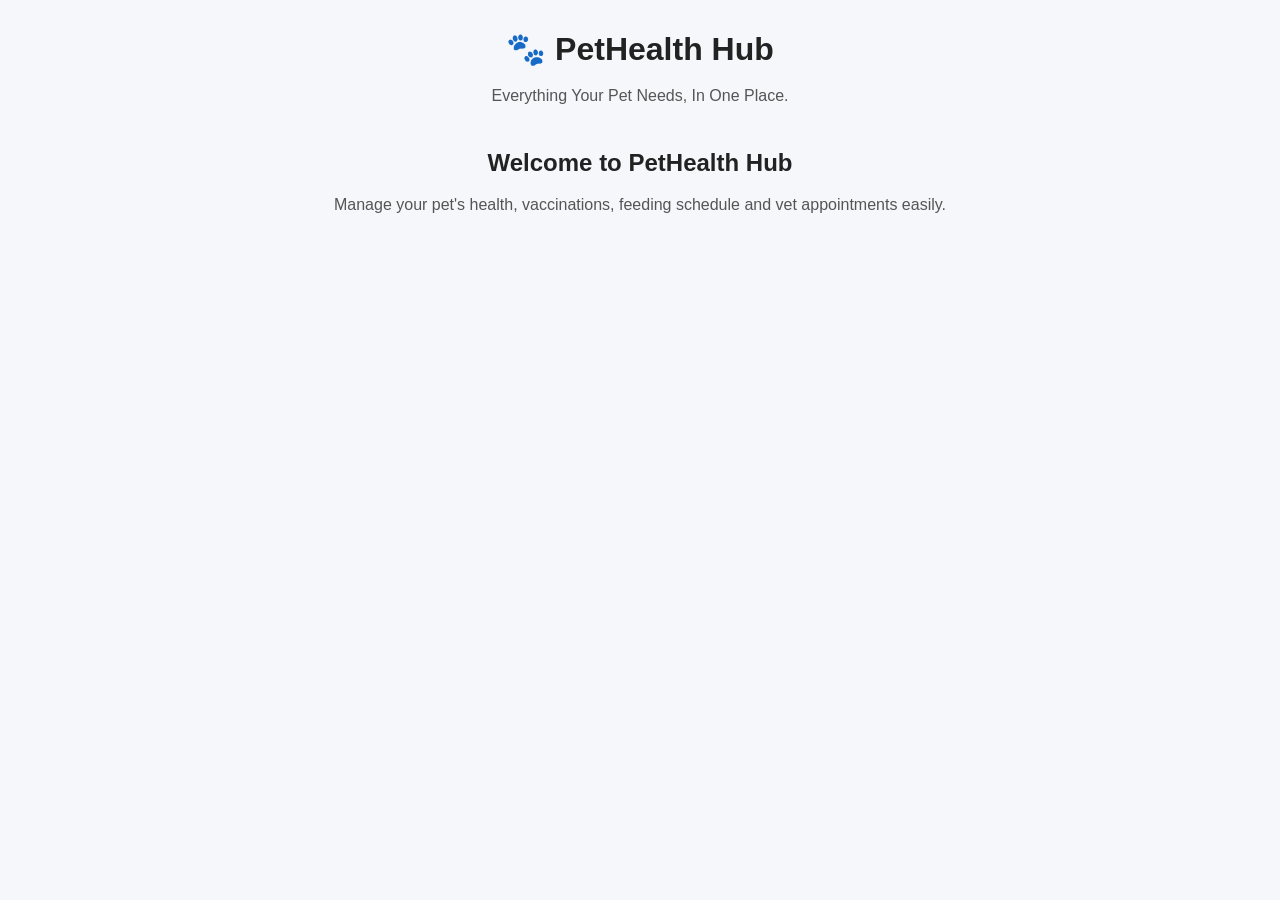
==== index.html @ f7f8a573 "Update index.html" ====
<!DOCTYPE html>
<html lang="en">
<head>
    <meta charset="UTF-8">
    <meta name="viewport" content="width=device-width, initial-scale=1.0">
    <title>PetHealth Hub</title>
    <link rel="stylesheet" href="style.css">
</head>

<body>

    <h1>🐾 PetHealth Hub</h1>

    <p>Everything Your Pet Needs, In One Place.</p>

    <h2>Welcome to PetHealth Hub</h2>

    <p>Manage your pet's health, vaccinations, feeding schedule and vet appointments easily.</p>

</body>
</html>
---- style.css ----
* {
    margin: 0;
    padding: 0;
    box-sizing: border-box;
}

body {
    font-family: Arial, sans-serif;
    background: #f5f7fb;
    color: #222;
    text-align: center;
    padding: 30px 20px;
}

h1 {
    font-size: 32px;
    margin-bottom: 15px;
}

h2 {
    margin-top: 40px;
    margin-bottom: 15px;
}

p {
    line-height: 1.6;
    color: #555;
}
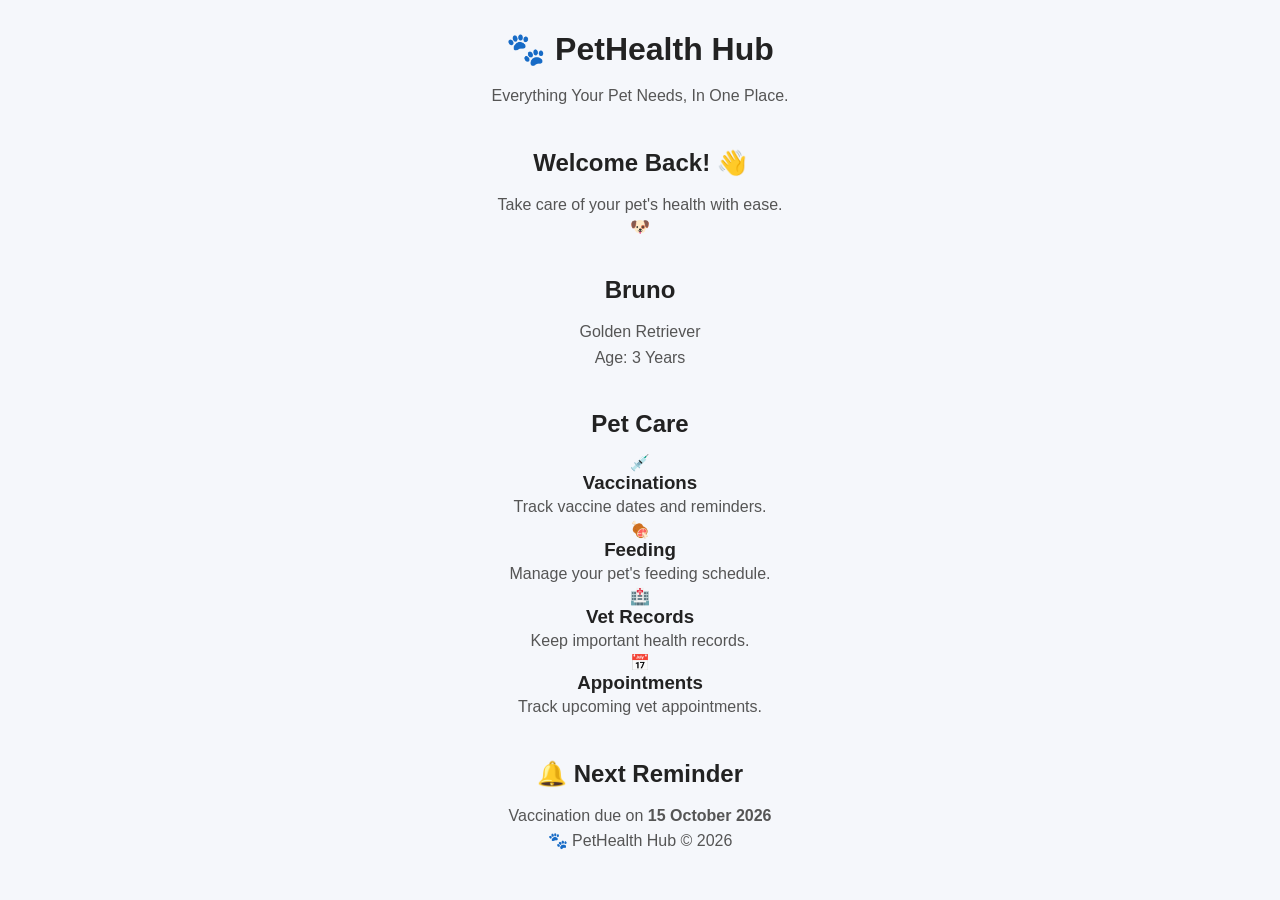
==== commit efeaf277: "Update index.html" ====
--- a/index.html
+++ b/index.html
@@ -3,19 +3,76 @@
 <head>
     <meta charset="UTF-8">
     <meta name="viewport" content="width=device-width, initial-scale=1.0">
+
     <title>PetHealth Hub</title>
+
     <link rel="stylesheet" href="style.css">
 </head>
 
 <body>
 
-    <h1>🐾 PetHealth Hub</h1>
+    <header>
+        <h1>🐾 PetHealth Hub</h1>
+        <p>Everything Your Pet Needs, In One Place.</p>
+    </header>
 
-    <p>Everything Your Pet Needs, In One Place.</p>
+    <main>
 
-    <h2>Welcome to PetHealth Hub</h2>
+        <section class="welcome">
+            <h2>Welcome Back! 👋</h2>
+            <p>Take care of your pet's health with ease.</p>
+        </section>
 
-    <p>Manage your pet's health, vaccinations, feeding schedule and vet appointments easily.</p>
+        <section class="pet-card">
+            <div class="pet-icon">🐶</div>
+
+            <div>
+                <h2>Bruno</h2>
+                <p>Golden Retriever</p>
+                <p>Age: 3 Years</p>
+            </div>
+        </section>
+
+        <h2 class="section-title">Pet Care</h2>
+
+        <section class="features">
+
+            <div class="feature-card">
+                <div class="icon">💉</div>
+                <h3>Vaccinations</h3>
+                <p>Track vaccine dates and reminders.</p>
+            </div>
+
+            <div class="feature-card">
+                <div class="icon">🍖</div>
+                <h3>Feeding</h3>
+                <p>Manage your pet's feeding schedule.</p>
+            </div>
+
+            <div class="feature-card">
+                <div class="icon">🏥</div>
+                <h3>Vet Records</h3>
+                <p>Keep important health records.</p>
+            </div>
+
+            <div class="feature-card">
+                <div class="icon">📅</div>
+                <h3>Appointments</h3>
+                <p>Track upcoming vet appointments.</p>
+            </div>
+
+        </section>
+
+        <section class="reminder">
+            <h2>🔔 Next Reminder</h2>
+            <p>Vaccination due on <strong>15 October 2026</strong></p>
+        </section>
+
+    </main>
+
+    <footer>
+        <p>🐾 PetHealth Hub © 2026</p>
+    </footer>
 
 </body>
 </html>
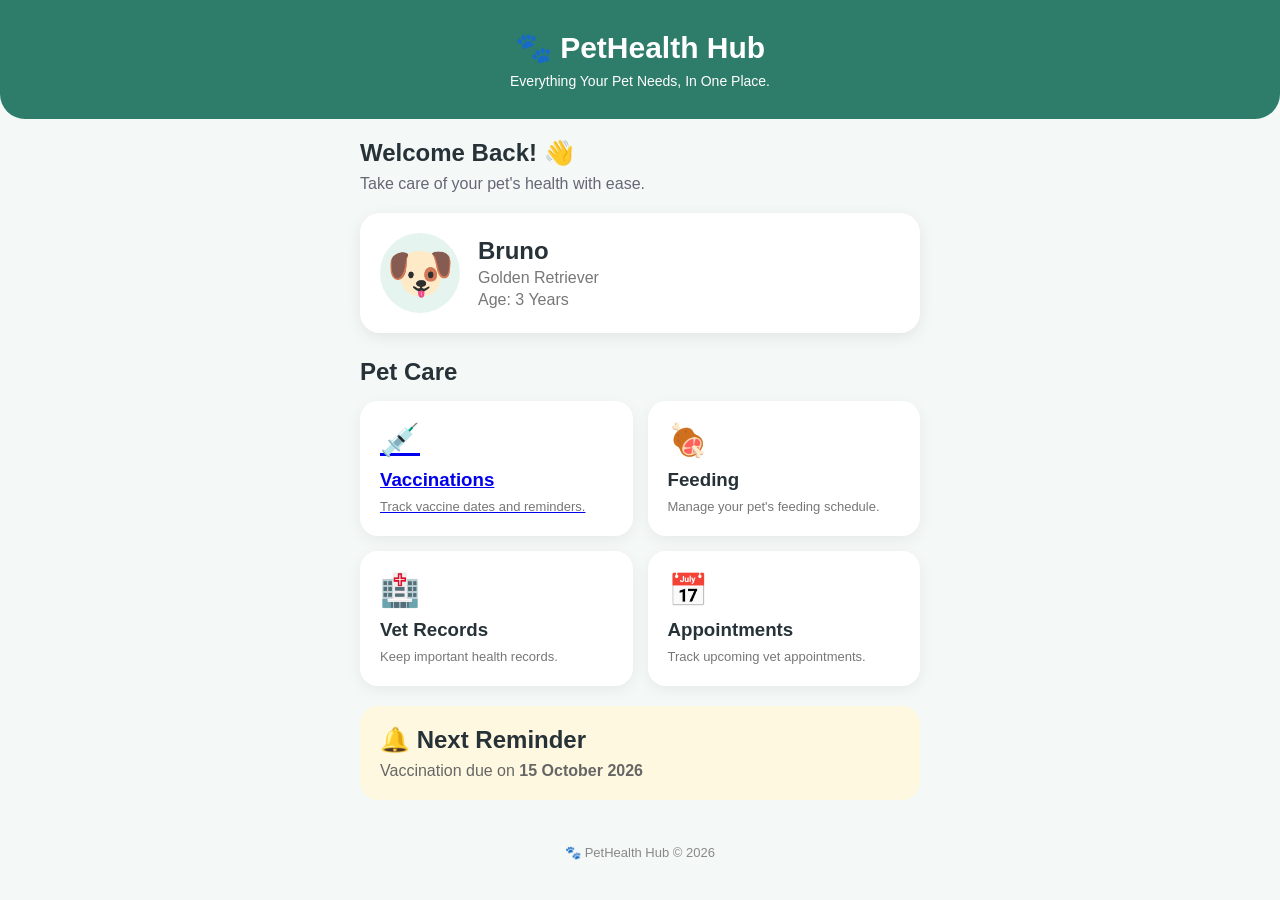
==== commit a620e0de: "Update index.html" ====
--- a/index.html
+++ b/index.html
@@ -37,11 +37,13 @@
 
         <section class="features">
 
-            <div class="feature-card">
-                <div class="icon">💉</div>
-                <h3>Vaccinations</h3>
-                <p>Track vaccine dates and reminders.</p>
-            </div>
+            <a href="vaccinations.html" class="feature-link">
+    <div class="feature-card">
+        <div class="icon">💉</div>
+        <h3>Vaccinations</h3>
+        <p>Track vaccine dates and reminders.</p>
+    </div>
+            </a>
 
             <div class="feature-card">
                 <div class="icon">🍖</div>
--- a/style.css
+++ b/style.css
@@ -6,23 +6,128 @@
 
 body {
     font-family: Arial, sans-serif;
-    background: #f5f7fb;
-    color: #222;
-    text-align: center;
-    padding: 30px 20px;
+    background: #f4f8f6;
+    color: #263238;
+    padding-bottom: 30px;
 }
 
-h1 {
-    font-size: 32px;
-    margin-bottom: 15px;
+header {
+    background: #2e7d6b;
+    color: white;
+    padding: 30px 20px;
+    text-align: center;
+    border-radius: 0 0 25px 25px;
 }
 
-h2 {
-    margin-top: 40px;
-    margin-bottom: 15px;
+header h1 {
+    font-size: 30px;
+    margin-bottom: 8px;
 }
 
-p {
-    line-height: 1.6;
-    color: #555;
+header p {
+    font-size: 14px;
 }
+
+main {
+    max-width: 600px;
+    margin: auto;
+    padding: 20px;
+}
+
+.welcome {
+    margin-bottom: 20px;
+}
+
+.welcome h2 {
+    margin-bottom: 8px;
+}
+
+.welcome p {
+    color: #667;
+}
+
+.pet-card {
+    background: white;
+    padding: 20px;
+    border-radius: 20px;
+    display: flex;
+    align-items: center;
+    gap: 18px;
+    box-shadow: 0 4px 15px rgba(0,0,0,0.08);
+}
+
+.pet-icon {
+    font-size: 55px;
+    background: #e5f4ef;
+    width: 80px;
+    height: 80px;
+    border-radius: 50%;
+    display: flex;
+    align-items: center;
+    justify-content: center;
+}
+
+.pet-card p {
+    color: #777;
+    margin-top: 4px;
+}
+
+.section-title {
+    margin: 25px 0 15px;
+}
+
+.features {
+    display: grid;
+    grid-template-columns: 1fr 1fr;
+    gap: 15px;
+}
+
+.feature-card {
+    background: white;
+    padding: 20px;
+    border-radius: 18px;
+    box-shadow: 0 4px 15px rgba(0,0,0,0.06);
+}
+
+.feature-card .icon {
+    font-size: 32px;
+    margin-bottom: 10px;
+}
+
+.feature-card h3 {
+    margin-bottom: 7px;
+}
+
+.feature-card p {
+    font-size: 13px;
+    color: #777;
+    line-height: 1.4;
+}
+
+.reminder {
+    margin-top: 20px;
+    background: #fff8e1;
+    padding: 20px;
+    border-radius: 18px;
+}
+
+.reminder h2 {
+    margin-bottom: 8px;
+}
+
+.reminder p {
+    color: #666;
+}
+
+footer {
+    text-align: center;
+    margin-top: 25px;
+    color: #888;
+    font-size: 13px;
+}
+
+@media (max-width: 400px) {
+    .features {
+        grid-template-columns: 1fr;
+    }
+}
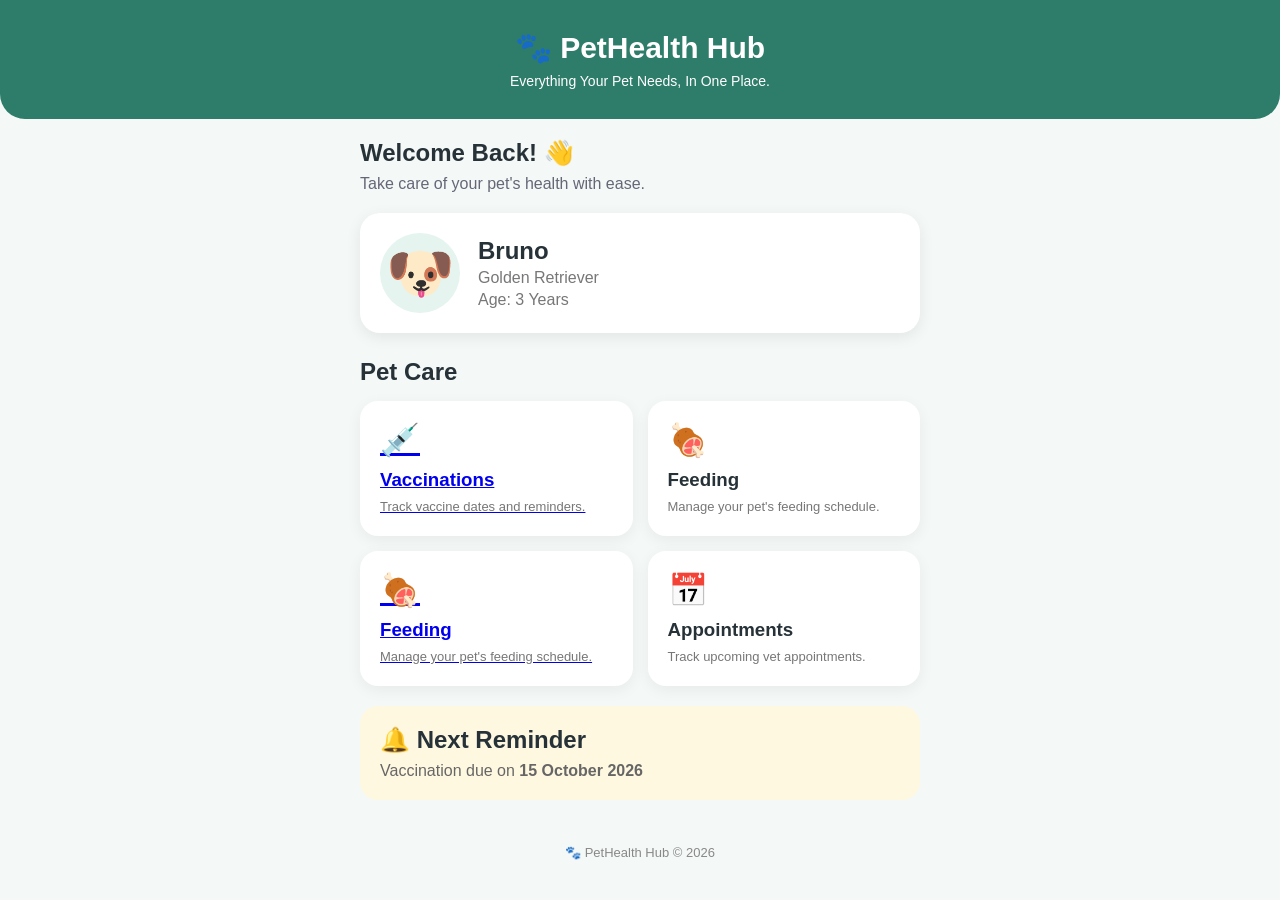
==== commit 3b4827b3: "Update index.html" ====
--- a/index.html
+++ b/index.html
@@ -51,11 +51,13 @@
                 <p>Manage your pet's feeding schedule.</p>
             </div>
 
-            <div class="feature-card">
-                <div class="icon">🏥</div>
-                <h3>Vet Records</h3>
-                <p>Keep important health records.</p>
-            </div>
+            <a href="feeding.html" class="feature-link">
+    <div class="feature-card">
+        <div class="icon">🍖</div>
+        <h3>Feeding</h3>
+        <p>Manage your pet's feeding schedule.</p>
+    </div>
+</a>
 
             <div class="feature-card">
                 <div class="icon">📅</div>
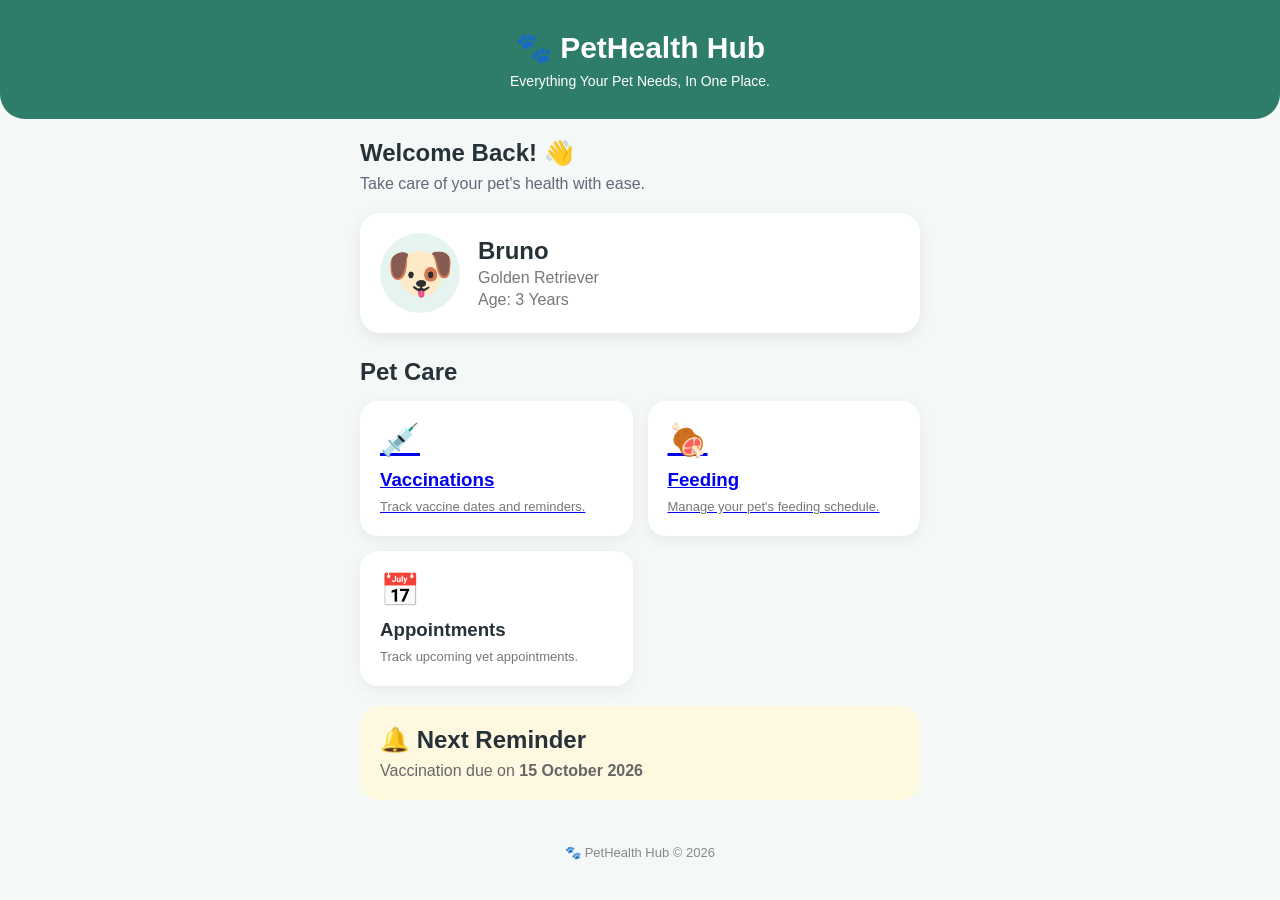
==== commit dbabbd2a: "Update index.html" ====
--- a/index.html
+++ b/index.html
@@ -45,12 +45,7 @@
     </div>
             </a>
 
-            <div class="feature-card">
-                <div class="icon">🍖</div>
-                <h3>Feeding</h3>
-                <p>Manage your pet's feeding schedule.</p>
-            </div>
-
+            
             <a href="feeding.html" class="feature-link">
     <div class="feature-card">
         <div class="icon">🍖</div>
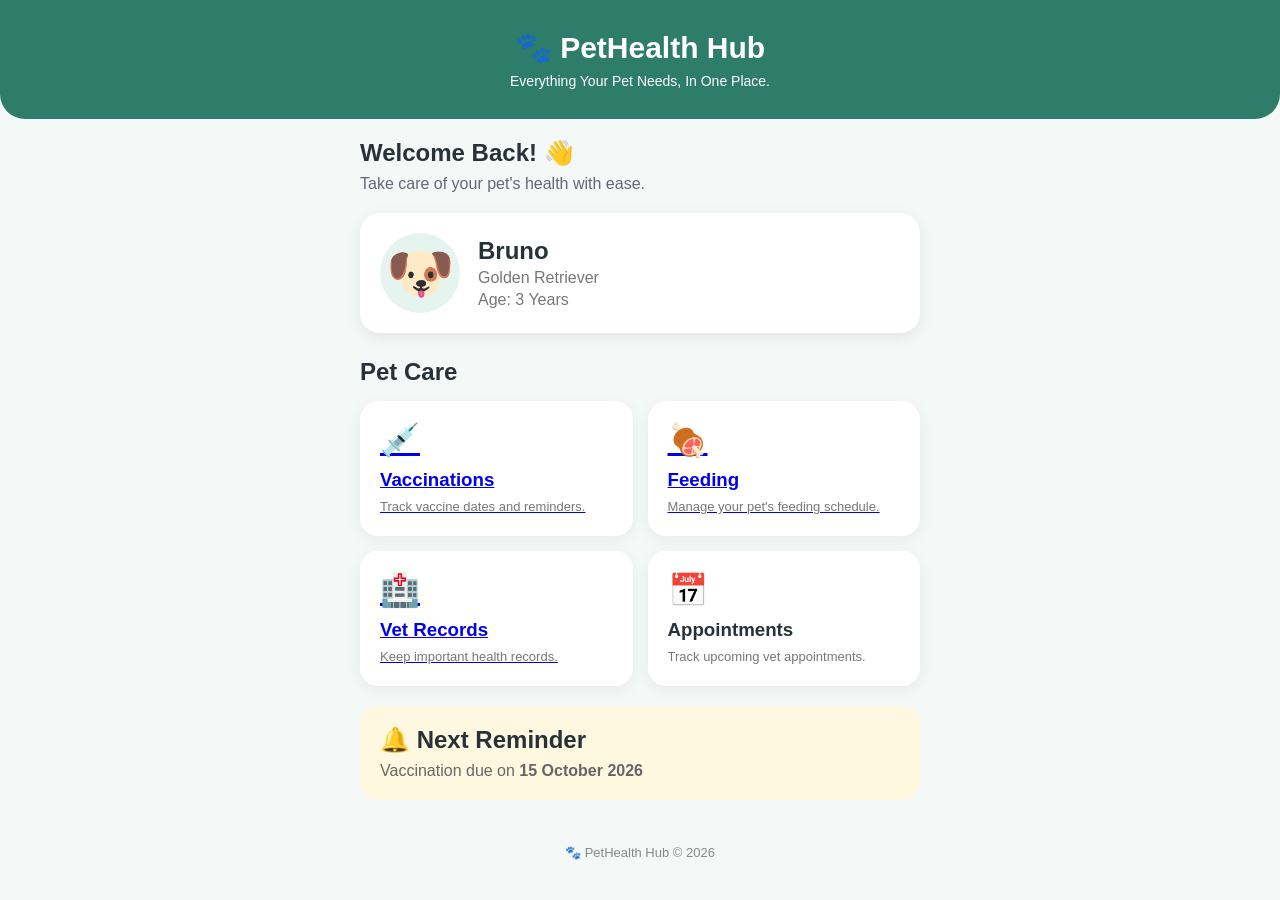
==== commit cf719519: "Update index.html" ====
--- a/index.html
+++ b/index.html
@@ -53,7 +53,13 @@
         <p>Manage your pet's feeding schedule.</p>
     </div>
 </a>
-
+<a href="vet-records.html" class="feature-link">
+    <div class="feature-card">
+        <div class="icon">🏥</div>
+        <h3>Vet Records</h3>
+        <p>Keep important health records.</p>
+    </div>
+</a>
             <div class="feature-card">
                 <div class="icon">📅</div>
                 <h3>Appointments</h3>
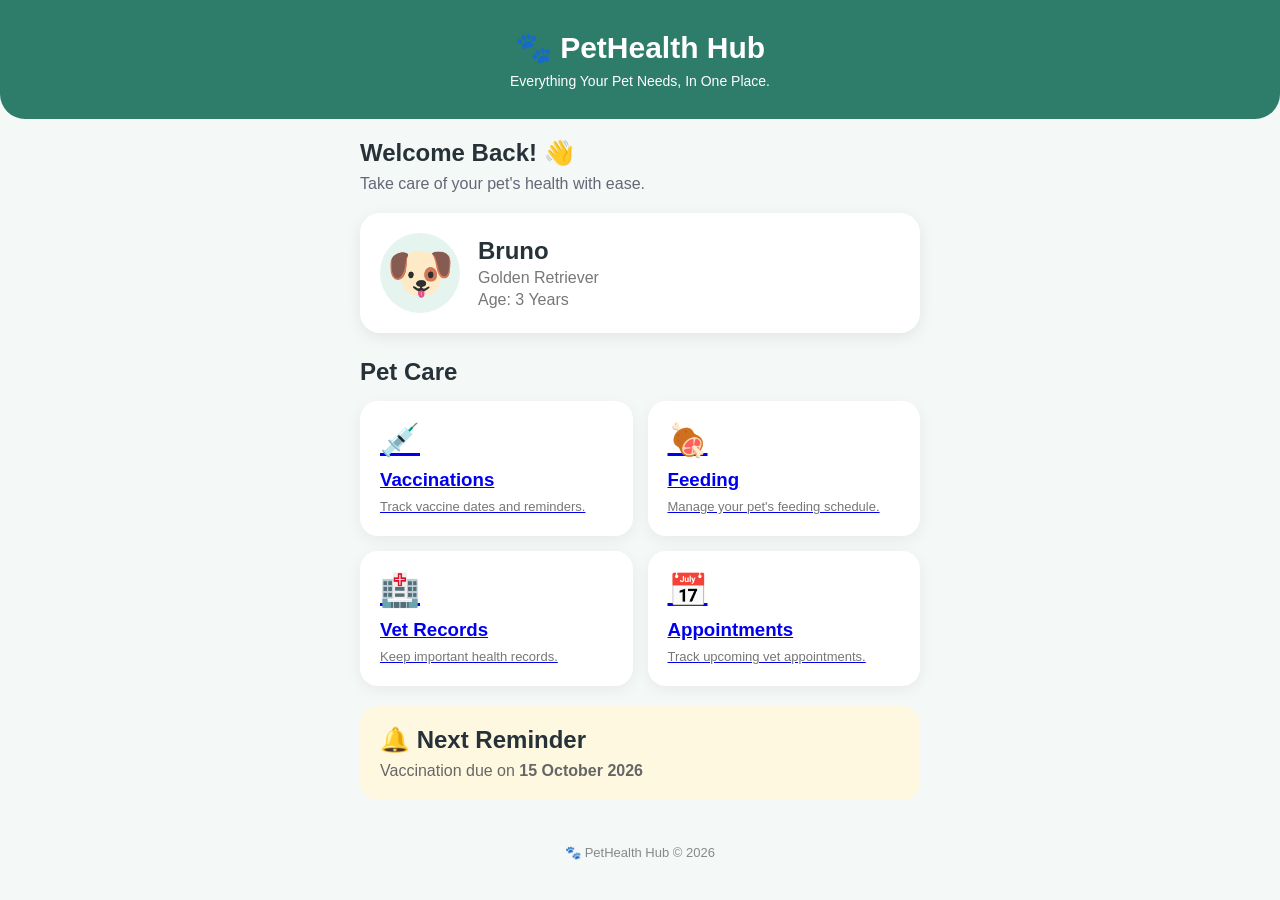
==== commit fe423f84: "Update index.html" ====
--- a/index.html
+++ b/index.html
@@ -60,12 +60,13 @@
         <p>Keep important health records.</p>
     </div>
 </a>
-            <div class="feature-card">
-                <div class="icon">📅</div>
-                <h3>Appointments</h3>
-                <p>Track upcoming vet appointments.</p>
-            </div>
-
+            <a href="appointments.html" class="feature-link">
+    <div class="feature-card">
+        <div class="icon">📅</div>
+        <h3>Appointments</h3>
+        <p>Track upcoming vet appointments.</p>
+    </div>
+</a>
         </section>
 
         <section class="reminder">
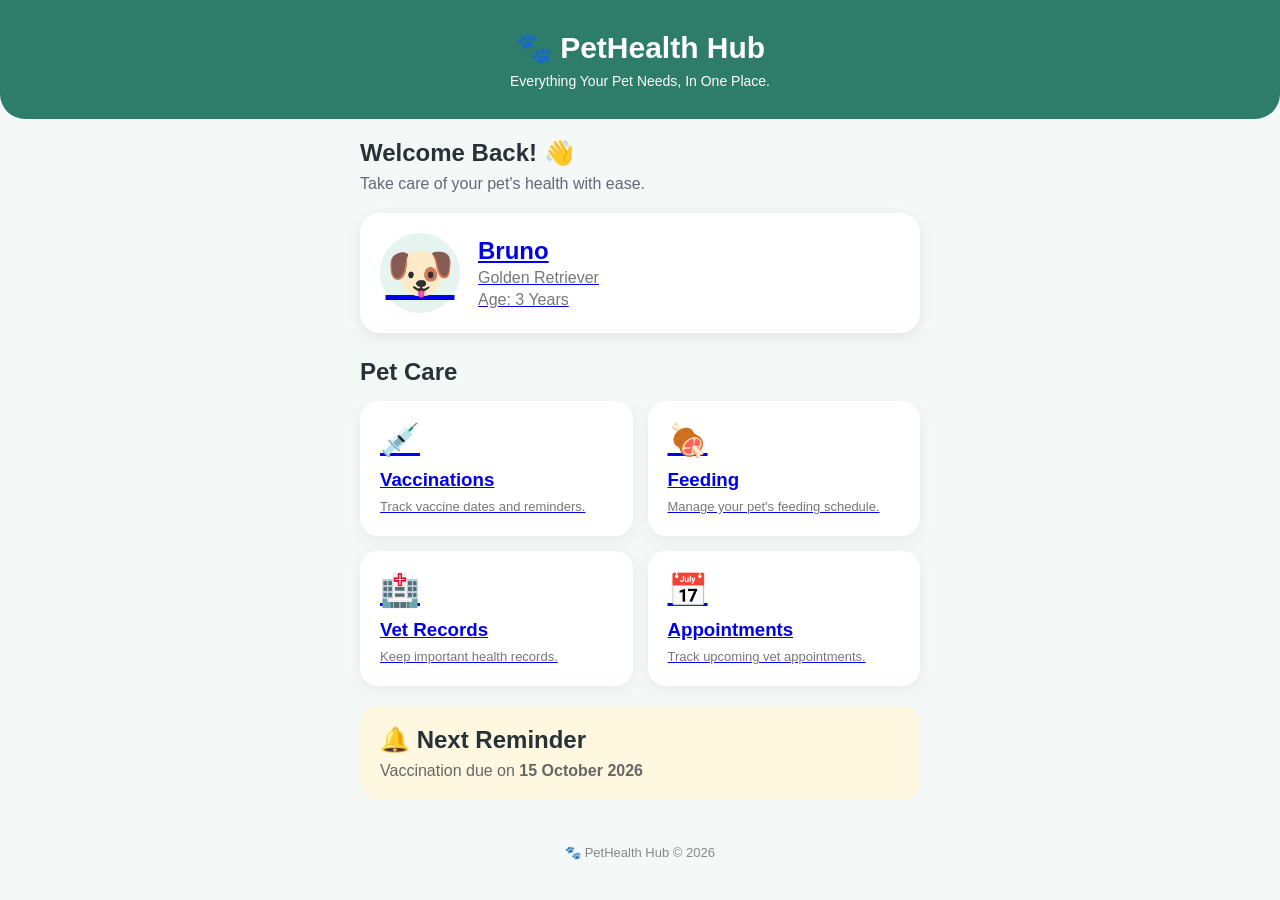
==== commit bb5d412c: "Update index.html" ====
--- a/index.html
+++ b/index.html
@@ -23,16 +23,17 @@
             <p>Take care of your pet's health with ease.</p>
         </section>
 
-        <section class="pet-card">
-            <div class="pet-icon">🐶</div>
+       <a href="pet-profile.html" class="feature-link">
+    <section class="pet-card">
+        <div class="pet-icon">🐶</div>
 
-            <div>
-                <h2>Bruno</h2>
-                <p>Golden Retriever</p>
-                <p>Age: 3 Years</p>
-            </div>
-        </section>
-
+        <div>
+            <h2>Bruno</h2>
+            <p>Golden Retriever</p>
+            <p>Age: 3 Years</p>
+        </div>
+    </section>
+</a>
         <h2 class="section-title">Pet Care</h2>
 
         <section class="features">
